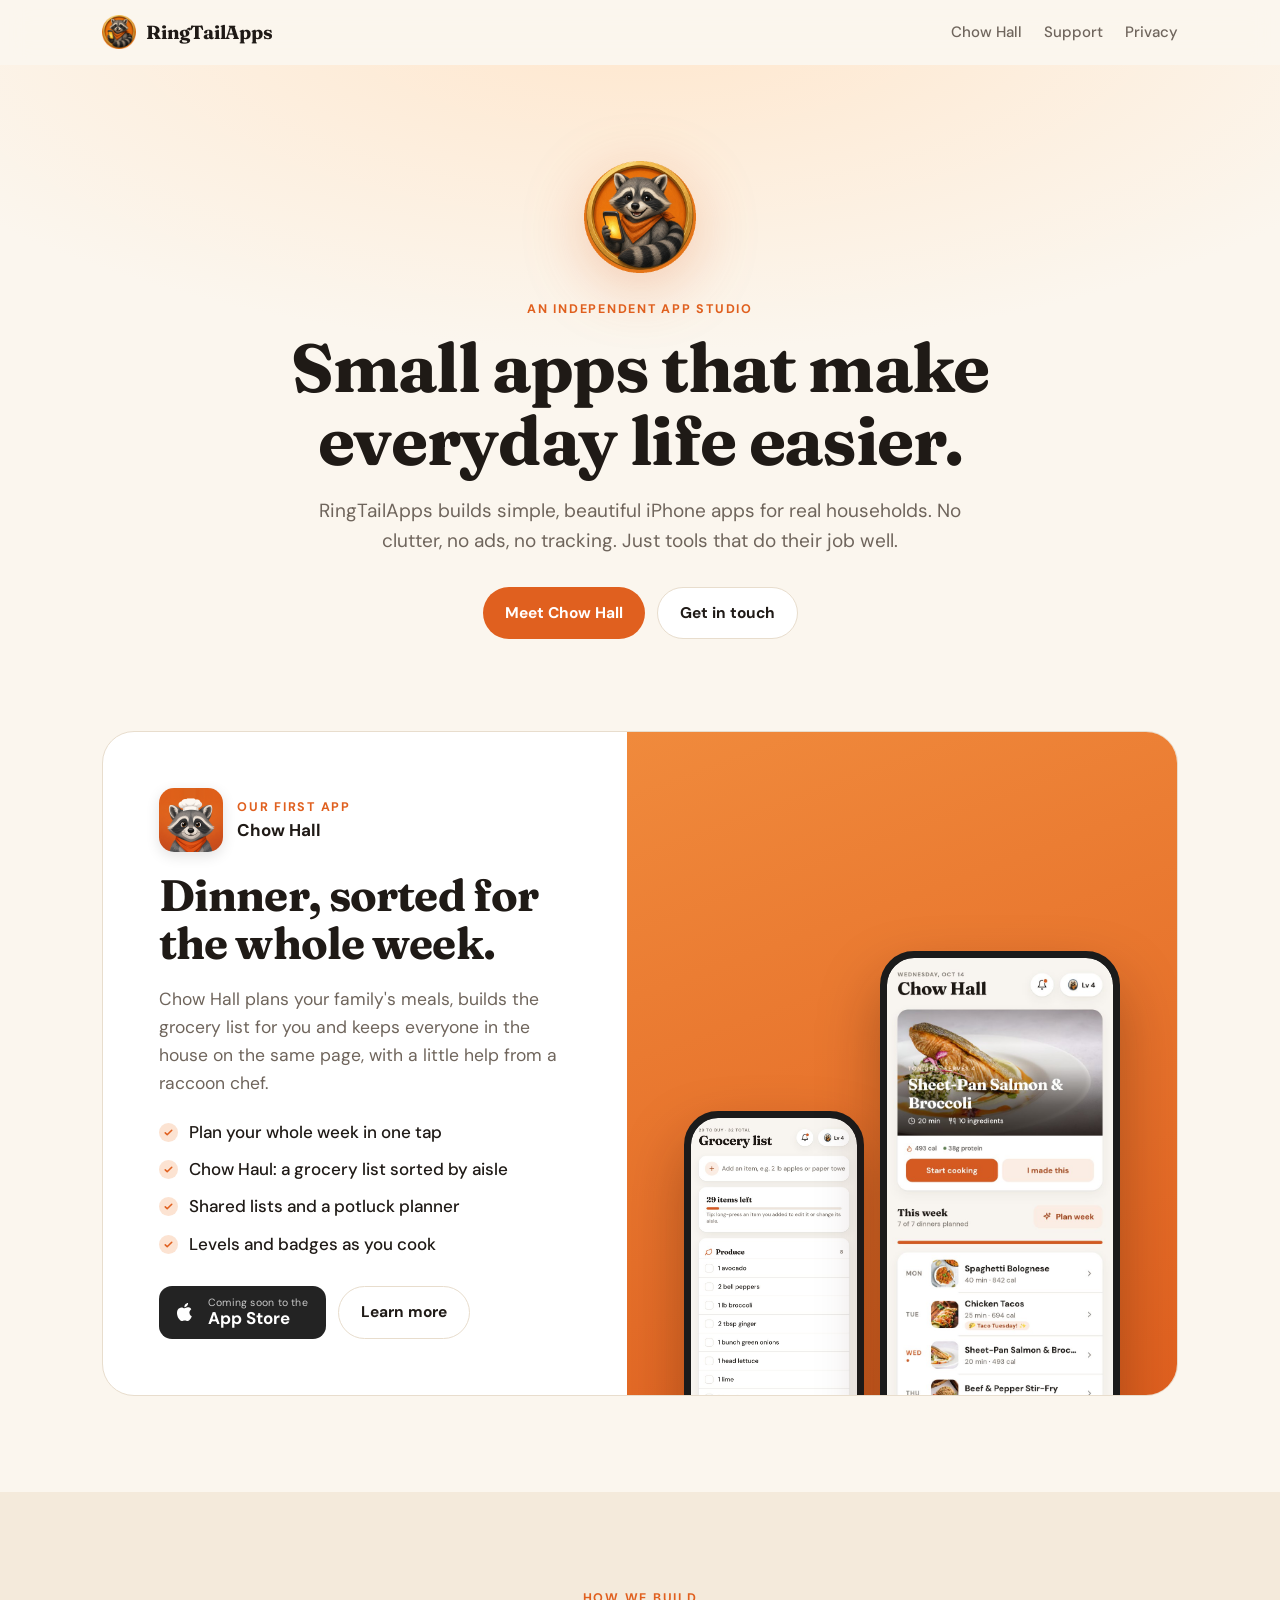
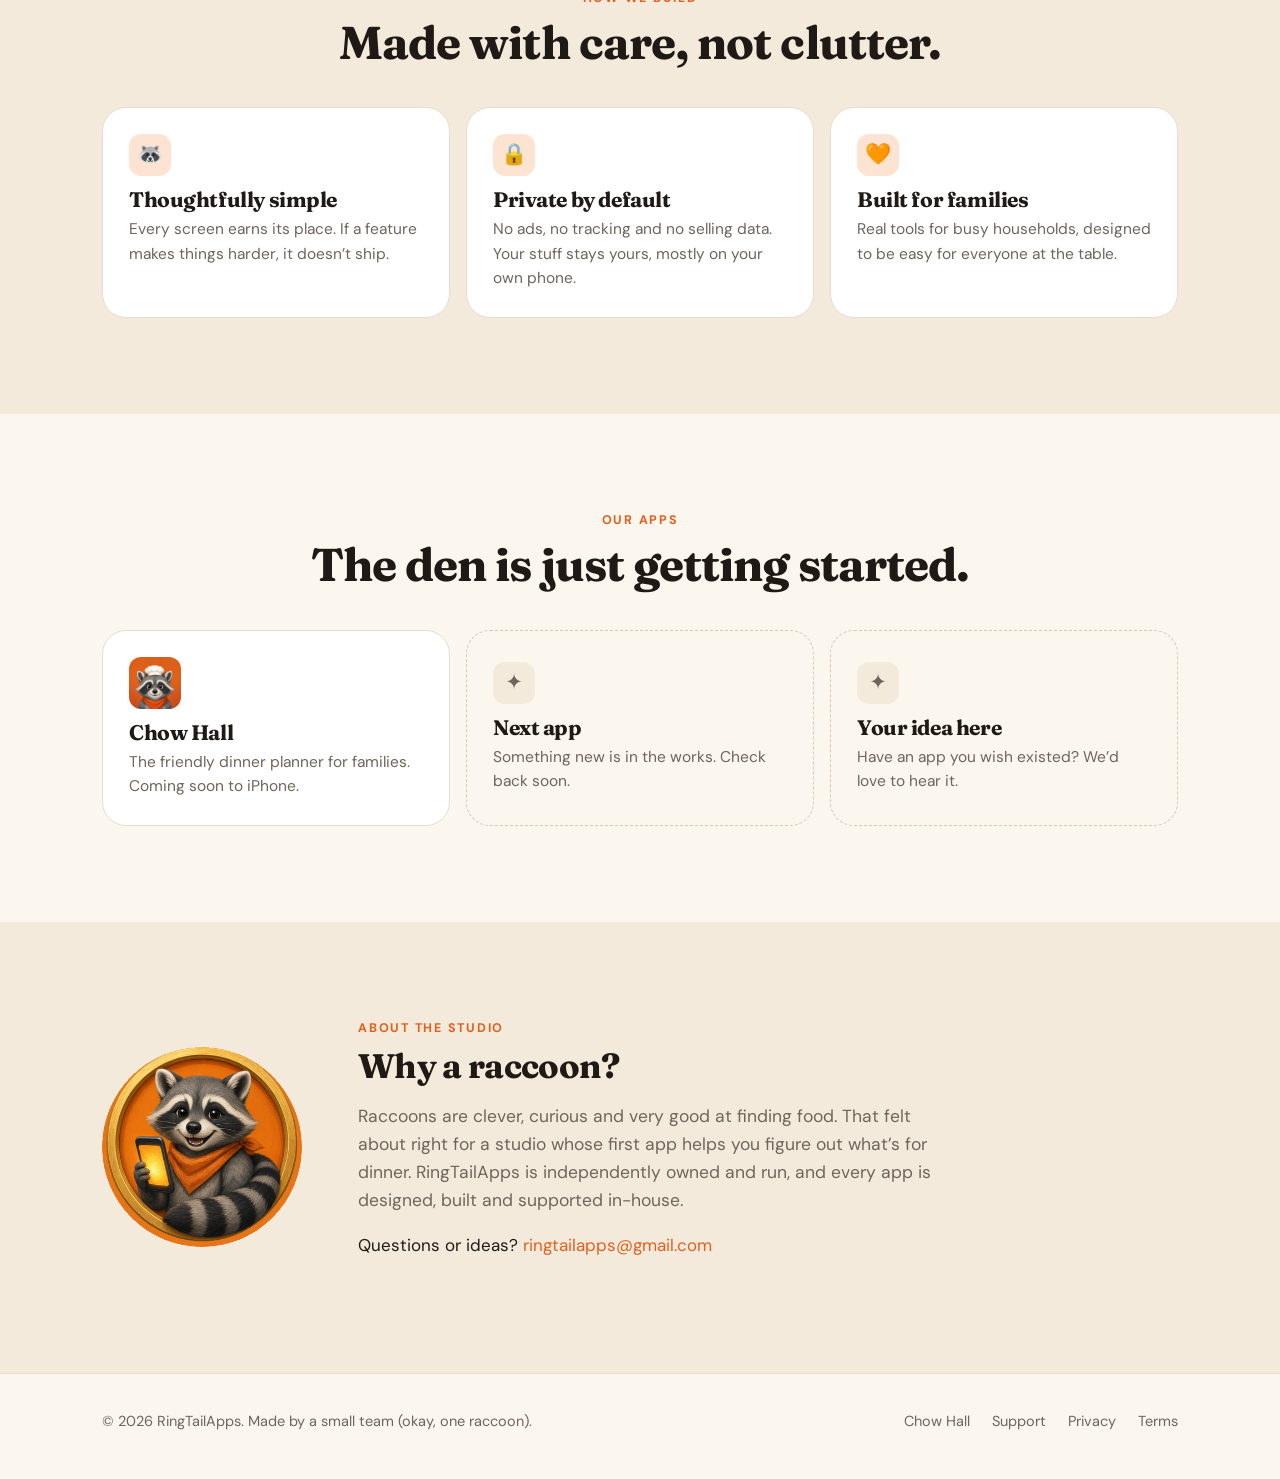
==== index.html @ cba9d283 "RingTailApps site" ====
<!doctype html><html lang="en"><head><meta charset="utf-8"><meta name="viewport" content="width=device-width,initial-scale=1">
<title>RingTailApps · Small apps, made with care</title><meta name="description" content="RingTailApps is a small indie studio making thoughtful iPhone apps, starting with Chow Hall, the friendly dinner planner."><meta property="og:title" content="RingTailApps · Small apps, made with care"><meta property="og:description" content="RingTailApps is a small indie studio making thoughtful iPhone apps, starting with Chow Hall, the friendly dinner planner."><meta property="og:image" content="https://ringtailapps.com/assets/ringtail-logo.png"><meta name="theme-color" content="#FBF6EE">
<link rel="icon" href="/assets/favicon.png"><link rel="apple-touch-icon" href="/assets/apple-touch-icon.png"><link rel="stylesheet" href="/assets/site.css"></head><body>
<header class="nav"><div class="wrap"><a class="brand" href="/"><img src="/assets/ringtail-logo.png" alt="">RingTailApps</a>
<nav class="links"><a href="/chowhall/">Chow Hall</a><a href="/support/">Support</a><a class="hide-sm" href="/privacy/">Privacy</a></nav></div></header>
<main>
<section class="hero"><div class="wrap"><img class="logo" src="/assets/ringtail-logo.png" alt="RingTailApps raccoon">
<div class="eyebrow">An independent app studio</div><h1>Small apps that make everyday life easier.</h1>
<p class="lead">RingTailApps builds simple, beautiful iPhone apps for real households. No clutter, no ads, no tracking. Just tools that do their job well.</p>
<div class="btns"><a class="btn" href="/chowhall/">Meet Chow Hall</a><a class="btn ghost" href="/support/">Get in touch</a></div></div></section>
<section style="padding-top:20px"><div class="wrap"><div class="feature">
<div class="copy"><div class="appid"><img src="/assets/chowhall-icon.png" alt="Chow Hall icon"><div><div class="eyebrow">Our first app</div><b>Chow Hall</b></div></div>
<h2>Dinner, sorted for the whole week.</h2><p class="lead" style="font-size:17.5px">Chow Hall plans your family's meals, builds the grocery list for you and keeps everyone in the house on the same page, with a little help from a raccoon chef.</p>
<ul class="ticks"><li>Plan your whole week in one tap</li><li>Chow Haul: a grocery list sorted by aisle</li><li>Shared lists and a potluck planner</li><li>Levels and badges as you cook</li></ul>
<div class="btns" style="justify-content:flex-start;margin-top:0"><span class="store soon" aria-label="App Store, coming soon"><svg viewBox="0 0 24 24"><path d="M16.37 12.6c-.02-2.3 1.88-3.4 1.96-3.46-1.07-1.56-2.73-1.78-3.32-1.8-1.41-.14-2.76.83-3.47.83-.72 0-1.82-.81-3-.79-1.54.02-2.96.9-3.76 2.28-1.6 2.78-.41 6.9 1.15 9.16.76 1.1 1.67 2.35 2.86 2.3 1.15-.05 1.58-.74 2.97-.74 1.38 0 1.78.74 2.99.72 1.24-.02 2.02-1.12 2.78-2.23.87-1.28 1.23-2.52 1.25-2.58-.03-.01-2.39-.92-2.41-3.69zM14.1 5.86c.63-.77 1.06-1.83.94-2.89-.91.04-2.02.61-2.67 1.37-.58.67-1.1 1.76-.96 2.8 1.02.08 2.06-.52 2.69-1.28z"/></svg><span><small>Coming soon to the</small><b>App Store</b></span></span><a class="btn ghost" href="/chowhall/">Learn more</a></div></div>
<div class="art"><div class="phone sm"><img src="/assets/shots/list.jpg" alt="Grocery list" loading="lazy"></div><div class="phone "><img src="/assets/shots/week.jpg" alt="Chow Hall week plan" loading="lazy"></div></div></div></div></section>
<section class="alt"><div class="wrap"><div class="head"><div class="eyebrow">How we build</div><h2>Made with care, not clutter.</h2></div>
<div class="grid c3"><div class="card "><div class="ic">🦝</div><h3>Thoughtfully simple</h3><p>Every screen earns its place. If a feature makes things harder, it doesn’t ship.</p></div><div class="card "><div class="ic">🔒</div><h3>Private by default</h3><p>No ads, no tracking and no selling data. Your stuff stays yours, mostly on your own phone.</p></div><div class="card "><div class="ic">🧡</div><h3>Built for families</h3><p>Real tools for busy households, designed to be easy for everyone at the table.</p></div></div></div></section>
<section><div class="wrap"><div class="head"><div class="eyebrow">Our apps</div><h2>The den is just getting started.</h2></div>
<div class="grid c3"><a class="card" href="/chowhall/" style="color:inherit;text-decoration:none"><img src="/assets/chowhall-icon.png" alt="" style="width:52px;border-radius:12px"><h3>Chow Hall</h3><p>The friendly dinner planner for families. Coming soon to iPhone.</p></a>
<div class="card future"><div class="ic">✦</div><h3>Next app</h3><p>Something new is in the works. Check back soon.</p></div><div class="card future"><div class="ic">✦</div><h3>Your idea here</h3><p>Have an app you wish existed? We’d love to hear it.</p></div></div></div></section>
<section class="alt"><div class="wrap about"><img src="/assets/ringtail-logo.png" alt="">
<div><div class="eyebrow">About the studio</div><h2>Why a raccoon?</h2><p class="lead" style="font-size:17.5px">Raccoons are clever, curious and very good at finding food. That felt about right for a studio whose first app helps you figure out what’s for dinner. RingTailApps is independently owned and run, and every app is designed, built and supported in-house.</p>
<p style="margin-top:18px">Questions or ideas? <a href="mailto:ringtailapps@gmail.com">ringtailapps@gmail.com</a></p></div></div></section></main>
<footer><div class="wrap"><span>© 2026 RingTailApps. Made by a small team (okay, one raccoon).</span><nav><a href="/chowhall/">Chow Hall</a><a href="/support/">Support</a><a href="/privacy/">Privacy</a><a href="/terms/">Terms</a></nav></div></footer>
</body></html>
---- assets/site.css ----
@font-face{font-family:Fraunces;src:url(fonts/Fraunces_600SemiBold.ttf);font-weight:600;font-display:swap}
@font-face{font-family:Fraunces;src:url(fonts/Fraunces_700Bold.ttf);font-weight:700;font-display:swap}
@font-face{font-family:"DM Sans";src:url(fonts/DMSans_400Regular.ttf);font-weight:400;font-display:swap}
@font-face{font-family:"DM Sans";src:url(fonts/DMSans_500Medium.ttf);font-weight:500;font-display:swap}
@font-face{font-family:"DM Sans";src:url(fonts/DMSans_700Bold.ttf);font-weight:700;font-display:swap}
:root{--cream:#FBF6EE;--cream2:#F4EADB;--ink:#1F1A16;--mute:#6F655C;--line:#E8DDCD;--orange:#E0601F;--orange2:#F08A3C;--card:#fff}
*{box-sizing:border-box}html{-webkit-text-size-adjust:100%}
body{margin:0;background:var(--cream);color:var(--ink);font:400 17px/1.6 "DM Sans",system-ui,sans-serif;-webkit-font-smoothing:antialiased}
a{color:var(--orange);text-decoration:none}a:hover{text-decoration:underline}
img{max-width:100%;display:block}
h1,h2,h3{font-family:Fraunces,Georgia,serif;font-weight:700;letter-spacing:-.02em;line-height:1.08;margin:0}
.wrap{max-width:1120px;margin:0 auto;padding:0 22px}
.nav{position:sticky;top:0;z-index:10;background:rgba(251,246,238,.86);backdrop-filter:saturate(1.4) blur(14px);-webkit-backdrop-filter:saturate(1.4) blur(14px);border-bottom:1px solid transparent}
.nav .wrap{display:flex;align-items:center;justify-content:space-between;height:64px}
.brand{display:flex;align-items:center;gap:10px;color:var(--ink);font:700 19px Fraunces,serif;letter-spacing:-.01em}
.brand:hover{text-decoration:none}.brand img{width:34px;height:34px}
.links{display:flex;gap:22px;font-size:15px;font-weight:500}.links a{color:var(--mute)}.links a:hover{color:var(--ink);text-decoration:none}
.links .hide-sm{display:none}@media(min-width:640px){.links .hide-sm{display:inline}}
.eyebrow{font-size:12.5px;font-weight:700;letter-spacing:.14em;text-transform:uppercase;color:var(--orange)}
.lead{font-size:19px;color:var(--mute);max-width:34em}
.hero{padding:56px 0 40px;text-align:center;background:radial-gradient(1200px 500px at 50% -10%,#FFE6CC 0,rgba(255,230,204,0) 70%)}
.hero .logo{width:112px;height:112px;margin:0 auto 26px;filter:drop-shadow(0 14px 30px rgba(224,96,31,.28))}
.hero h1{font-size:44px;margin:12px auto 18px;max-width:13em}.hero .lead{margin:0 auto}
@media(min-width:900px){.hero{padding:96px 0 72px}.hero h1{font-size:68px}}
.btns{display:flex;gap:12px;justify-content:center;flex-wrap:wrap;margin-top:30px}
.btn{display:inline-flex;align-items:center;gap:8px;padding:13px 22px;border-radius:999px;font-weight:700;font-size:15.5px;background:var(--orange);color:#fff}
.btn:hover{text-decoration:none;background:#cc5418}.btn.ghost{background:#fff;color:var(--ink);border:1px solid var(--line)}
.store{display:inline-flex;align-items:center;gap:11px;background:#111;color:#fff;border-radius:13px;padding:9px 18px 9px 14px;line-height:1.1;text-align:left}
.store svg{width:24px;height:24px;fill:#fff}.store small{display:block;font-size:10.5px;opacity:.75;letter-spacing:.02em}.store b{font-size:17px;font-weight:600}
.store.soon{opacity:.92;cursor:default}.store:hover{text-decoration:none}
section{padding:64px 0}@media(min-width:900px){section{padding:96px 0}}
.feature{background:var(--card);border:1px solid var(--line);border-radius:32px;overflow:hidden;display:grid;gap:0}
.feature .copy{padding:34px 26px}
.feature .appid{display:flex;align-items:center;gap:14px;margin-bottom:20px}.feature .appid img{width:64px;height:64px;border-radius:15px;box-shadow:0 4px 14px rgba(0,0,0,.12)}
.feature h2{font-size:34px;margin-bottom:14px}.feature .art{background:linear-gradient(160deg,var(--orange2),var(--orange));padding:36px 20px 0;display:flex;justify-content:center;gap:16px;align-items:flex-end;overflow:hidden}
.phone{width:210px;border-radius:34px;border:7px solid #1b1b1b;background:#1b1b1b;box-shadow:0 30px 60px rgba(60,20,0,.35);overflow:hidden;flex:none}
.phone img{border-radius:27px}
.feature .art .phone{margin-bottom:-60px}.feature .art .phone.sm{display:none;width:180px;margin-bottom:-90px}
@media(min-width:900px){.feature{grid-template-columns:1fr 1.05fr}.feature .copy{padding:56px}.feature h2{font-size:44px}.feature .art{padding:56px 30px 0}.feature .art .phone{width:240px}.feature .art .phone.sm{display:block}}
ul.ticks{list-style:none;padding:0;margin:22px 0 28px;display:grid;gap:10px}
ul.ticks li{padding-left:30px;position:relative;font-weight:500}
ul.ticks li:before{content:"";position:absolute;left:0;top:4px;width:19px;height:19px;border-radius:50%;background:#FCE3D2 url("data:image/svg+xml,%3Csvg xmlns='http://www.w3.org/2000/svg' viewBox='0 0 20 20'%3E%3Cpath d='M5 10.5l3 3 7-7' stroke='%23E0601F' stroke-width='2.4' fill='none' stroke-linecap='round' stroke-linejoin='round'/%3E%3C/svg%3E") center/13px no-repeat}
.head{text-align:center;margin-bottom:40px}.head h2{font-size:34px;margin-top:10px}@media(min-width:900px){.head h2{font-size:46px}}.head .lead{margin:14px auto 0}
.grid{display:grid;gap:16px}@media(min-width:700px){.grid.c3{grid-template-columns:repeat(3,1fr)}.grid.c2{grid-template-columns:repeat(2,1fr)}}
.card{background:var(--card);border:1px solid var(--line);border-radius:24px;padding:26px}
.card h3{font-size:21px;margin:12px 0 6px}.card p{margin:0;color:var(--mute);font-size:15.5px}
.ic{width:42px;height:42px;border-radius:12px;background:#FCE3D2;display:grid;place-items:center;font-size:21px}
.future{border:1.5px dashed #D9C7AF;background:transparent;display:flex;flex-direction:column;justify-content:center;min-height:170px}
.future .ic{background:var(--cream2);color:var(--mute)}
.alt{background:var(--cream2)}
.about{display:grid;gap:28px;align-items:center}@media(min-width:900px){.about{grid-template-columns:auto 1fr;gap:56px}}
.about img{width:200px;border-radius:50%;margin:0 auto}.about h2{font-size:34px;margin:10px 0 14px}
footer{border-top:1px solid var(--line);padding:36px 0 46px;font-size:14.5px;color:var(--mute)}
footer .wrap{display:flex;flex-wrap:wrap;gap:16px 28px;justify-content:space-between;align-items:center}
footer nav{display:flex;gap:22px;flex-wrap:wrap}footer a{color:var(--mute)}
/* app page */
.apphero{text-align:center;padding:48px 0 0;background:linear-gradient(180deg,var(--cream) 0,#FDE7D3 100%);overflow:hidden}
.apphero .icon{width:96px;height:96px;border-radius:22px;margin:0 auto 20px;box-shadow:0 12px 30px rgba(224,96,31,.3)}
.apphero h1{font-size:46px}.apphero .lead{margin:14px auto 0}@media(min-width:900px){.apphero{padding-top:84px}.apphero h1{font-size:64px}}
.apphero .phones{display:flex;justify-content:center;gap:18px;margin-top:46px}.apphero .phones .phone{margin-bottom:-70px}
.apphero .phones .phone.side{display:none}@media(min-width:760px){.apphero .phones .phone.side{display:block;width:200px;margin-top:50px}.apphero .phones .phone{width:240px}}
.row{display:grid;gap:30px;align-items:center;padding:30px 0}
.row .phone{margin:0 auto;width:230px}.row h2{font-size:32px;margin:10px 0 12px}.row p{color:var(--mute);margin:0}
@media(min-width:860px){.row{grid-template-columns:1fr 1fr;gap:70px;padding:44px 0}.row.flip .txt{order:2}.row h2{font-size:42px}.row .phone{width:270px}}
.mascot{display:flex;gap:22px;align-items:center;background:#fff;border:1px solid var(--line);border-radius:28px;padding:24px}
.mascot img{width:96px;height:96px;border-radius:24px;flex:none}
.cta{text-align:center;background:var(--ink);color:#fff;border-radius:32px;padding:54px 24px}.cta h2{font-size:36px}.cta p{color:#CFC4B8}
/* docs */
.doc{max-width:720px;margin:0 auto;padding:48px 22px 80px}.doc h1{font-size:42px;margin:10px 0 8px}.doc .meta{color:var(--mute);font-size:15px;margin-bottom:30px}
.doc h2{font-size:23px;margin:36px 0 10px}.doc p,.doc li{color:#3b332c}.doc ul{padding-left:20px}.doc li{margin:6px 0}
.doc .box{background:#fff;border:1px solid var(--line);border-radius:20px;padding:20px 22px;margin:22px 0}
details{background:#fff;border:1px solid var(--line);border-radius:18px;padding:0 20px;margin:10px 0}
summary{cursor:pointer;list-style:none;font-weight:700;padding:17px 26px 17px 0;position:relative}summary::-webkit-details-marker{display:none}
summary:after{content:"+";position:absolute;right:0;top:12px;font-size:24px;color:var(--orange);font-weight:400}details[open] summary:after{content:"–"}
details p{margin:0 0 18px;color:var(--mute)}
.contact{display:flex;flex-direction:column;align-items:center;text-align:center;gap:6px;background:#fff;border:1px solid var(--line);border-radius:26px;padding:32px 22px;margin:26px 0 40px}
.contact img{width:84px;height:84px;border-radius:50%;margin-bottom:8px}.contact .btn{margin-top:14px}
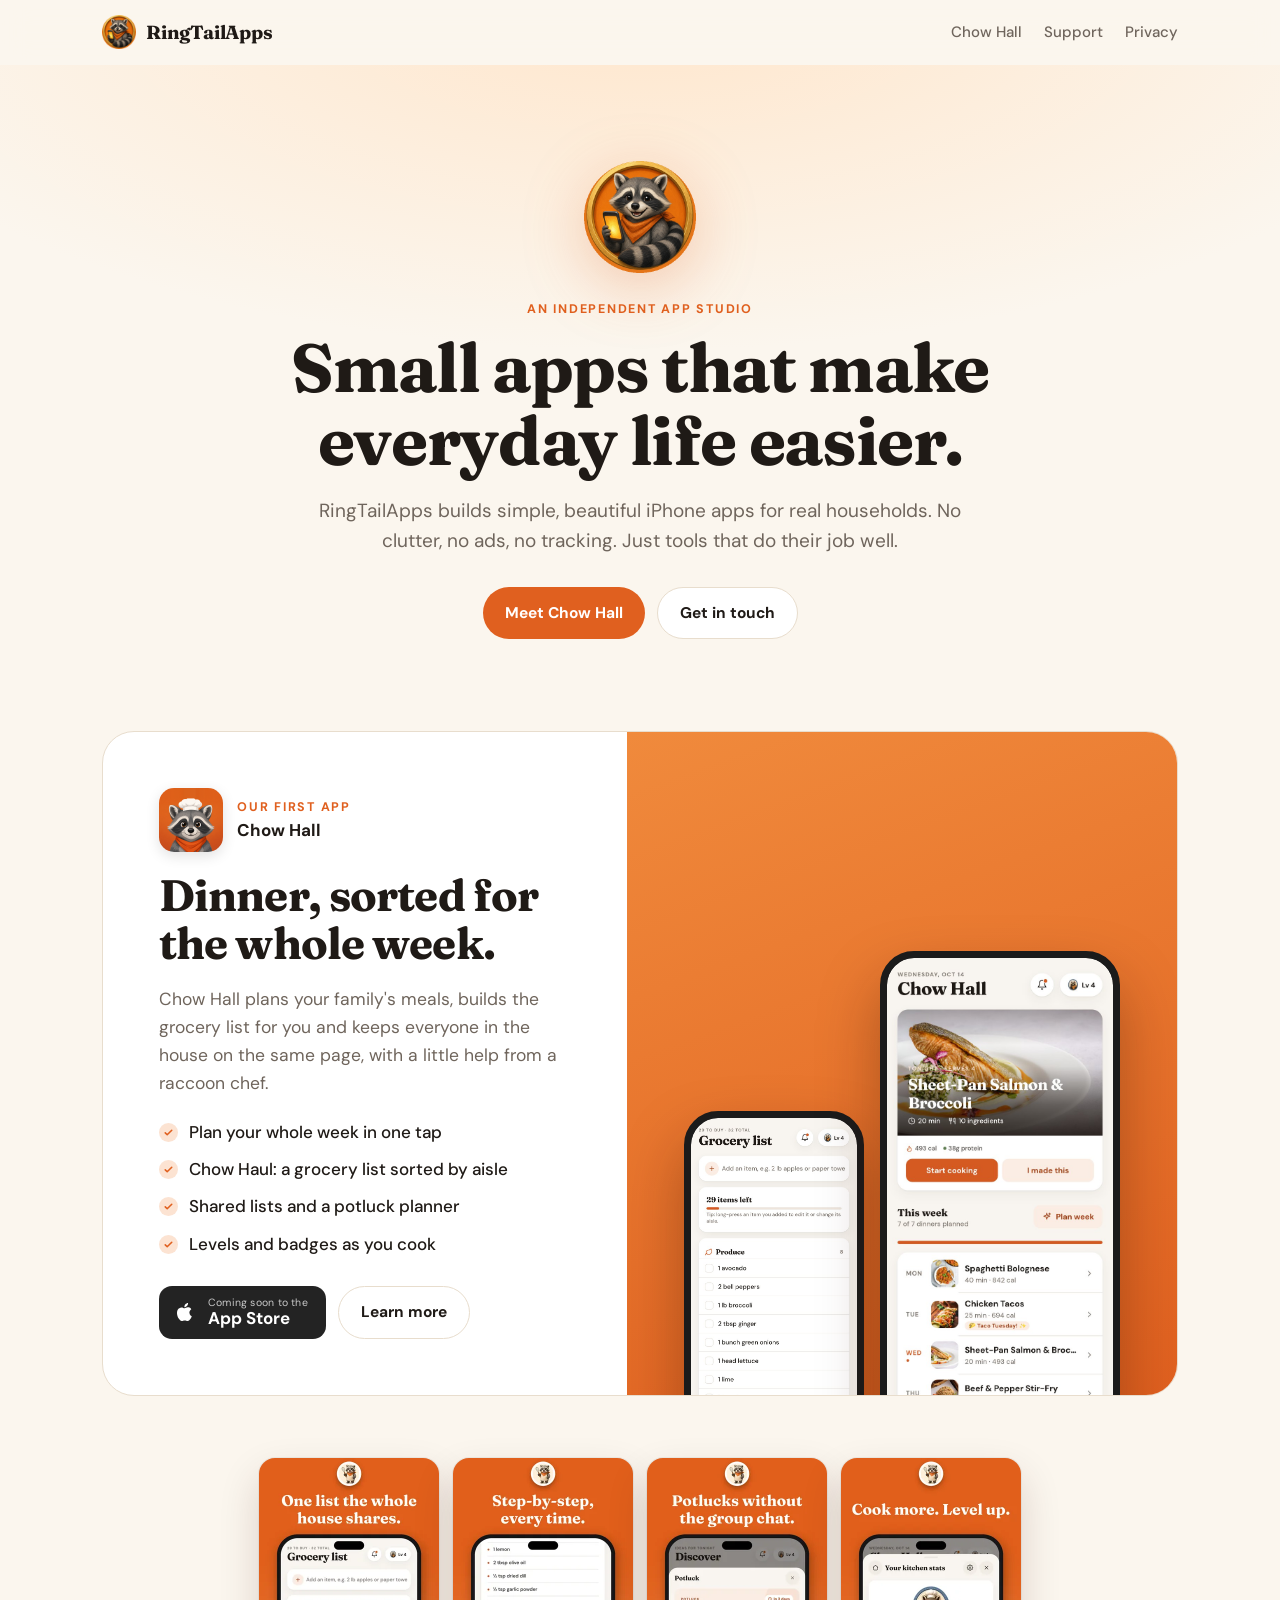
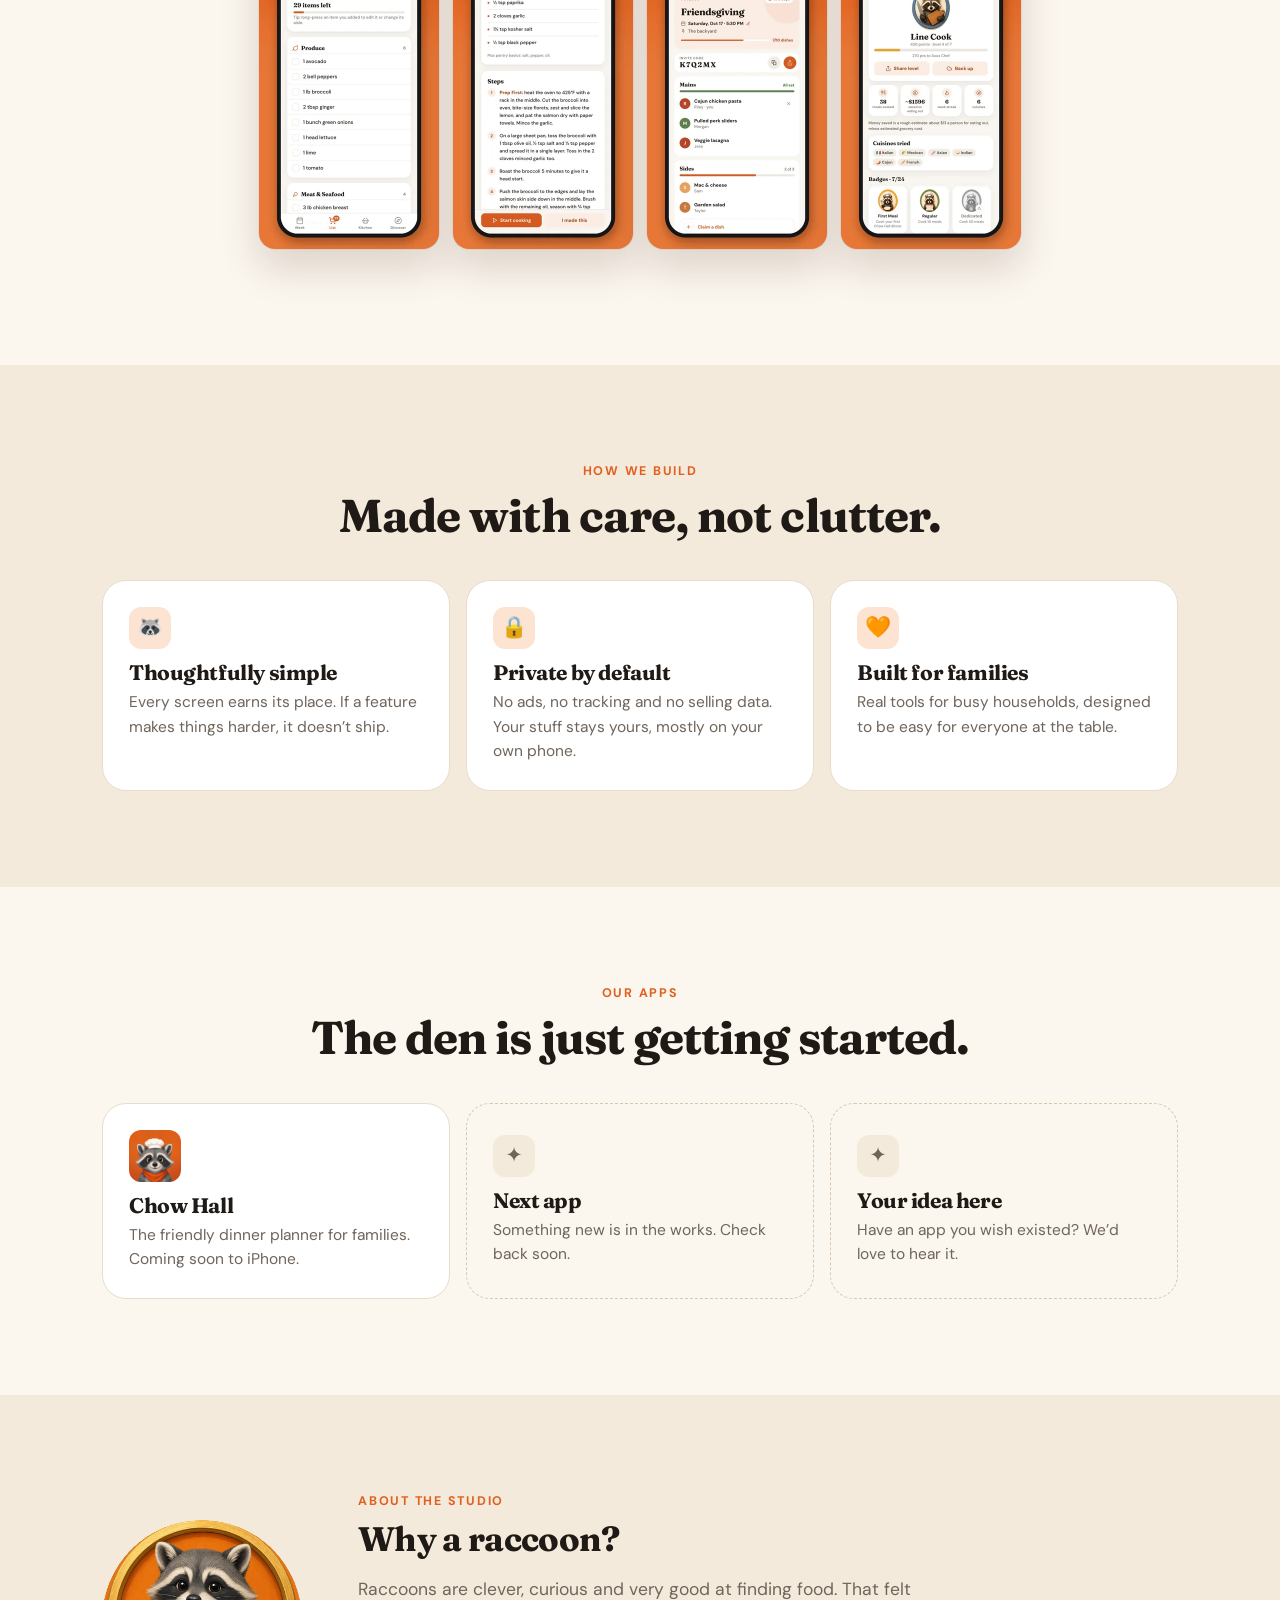
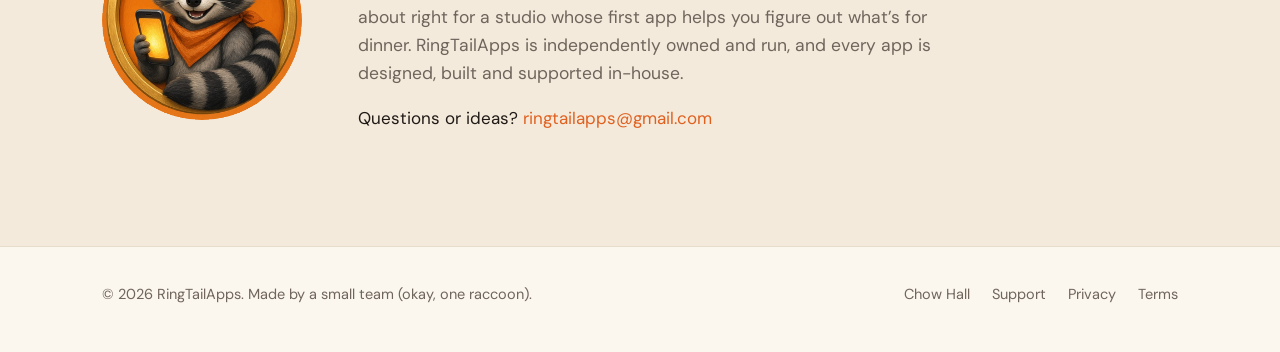
==== commit 5fc02b34: "Add App Store screenshot gallery, sitemap, robots" ====
--- a/index.html
+++ b/index.html
@@ -13,7 +13,8 @@
 <h2>Dinner, sorted for the whole week.</h2><p class="lead" style="font-size:17.5px">Chow Hall plans your family's meals, builds the grocery list for you and keeps everyone in the house on the same page, with a little help from a raccoon chef.</p>
 <ul class="ticks"><li>Plan your whole week in one tap</li><li>Chow Haul: a grocery list sorted by aisle</li><li>Shared lists and a potluck planner</li><li>Levels and badges as you cook</li></ul>
 <div class="btns" style="justify-content:flex-start;margin-top:0"><span class="store soon" aria-label="App Store, coming soon"><svg viewBox="0 0 24 24"><path d="M16.37 12.6c-.02-2.3 1.88-3.4 1.96-3.46-1.07-1.56-2.73-1.78-3.32-1.8-1.41-.14-2.76.83-3.47.83-.72 0-1.82-.81-3-.79-1.54.02-2.96.9-3.76 2.28-1.6 2.78-.41 6.9 1.15 9.16.76 1.1 1.67 2.35 2.86 2.3 1.15-.05 1.58-.74 2.97-.74 1.38 0 1.78.74 2.99.72 1.24-.02 2.02-1.12 2.78-2.23.87-1.28 1.23-2.52 1.25-2.58-.03-.01-2.39-.92-2.41-3.69zM14.1 5.86c.63-.77 1.06-1.83.94-2.89-.91.04-2.02.61-2.67 1.37-.58.67-1.1 1.76-.96 2.8 1.02.08 2.06-.52 2.69-1.28z"/></svg><span><small>Coming soon to the</small><b>App Store</b></span></span><a class="btn ghost" href="/chowhall/">Learn more</a></div></div>
-<div class="art"><div class="phone sm"><img src="/assets/shots/list.jpg" alt="Grocery list" loading="lazy"></div><div class="phone "><img src="/assets/shots/week.jpg" alt="Chow Hall week plan" loading="lazy"></div></div></div></div></section>
+<div class="art"><div class="phone sm"><img src="/assets/shots/list.jpg" alt="Grocery list" loading="lazy"></div><div class="phone "><img src="/assets/shots/week.jpg" alt="Chow Hall week plan" loading="lazy"></div></div></div>
+<div class="strip-wrap"><div class="gallery strip" tabindex="0" aria-label="Chow Hall screenshots"><figure class="shot"><img src="/assets/gallery/02-shared-grocery-list-360.webp" srcset="/assets/gallery/02-shared-grocery-list-360.webp 360w, /assets/gallery/02-shared-grocery-list-720.webp 720w" sizes="(max-width:600px) 62vw, 240px" width="360" height="782" alt="Chow Hall: Shared grocery list" loading="lazy" decoding="async"></figure><figure class="shot"><img src="/assets/gallery/03-recipe-detail-360.webp" srcset="/assets/gallery/03-recipe-detail-360.webp 360w, /assets/gallery/03-recipe-detail-720.webp 720w" sizes="(max-width:600px) 62vw, 240px" width="360" height="782" alt="Chow Hall: Recipe detail" loading="lazy" decoding="async"></figure><figure class="shot"><img src="/assets/gallery/04-potluck-planner-360.webp" srcset="/assets/gallery/04-potluck-planner-360.webp 360w, /assets/gallery/04-potluck-planner-720.webp 720w" sizes="(max-width:600px) 62vw, 240px" width="360" height="782" alt="Chow Hall: Potluck planner" loading="lazy" decoding="async"></figure><figure class="shot"><img src="/assets/gallery/05-levels-badges-360.webp" srcset="/assets/gallery/05-levels-badges-360.webp 360w, /assets/gallery/05-levels-badges-720.webp 720w" sizes="(max-width:600px) 62vw, 240px" width="360" height="782" alt="Chow Hall: Levels and badges" loading="lazy" decoding="async"></figure></div></div></div></section>
 <section class="alt"><div class="wrap"><div class="head"><div class="eyebrow">How we build</div><h2>Made with care, not clutter.</h2></div>
 <div class="grid c3"><div class="card "><div class="ic">🦝</div><h3>Thoughtfully simple</h3><p>Every screen earns its place. If a feature makes things harder, it doesn’t ship.</p></div><div class="card "><div class="ic">🔒</div><h3>Private by default</h3><p>No ads, no tracking and no selling data. Your stuff stays yours, mostly on your own phone.</p></div><div class="card "><div class="ic">🧡</div><h3>Built for families</h3><p>Real tools for busy households, designed to be easy for everyone at the table.</p></div></div></div></section>
 <section><div class="wrap"><div class="head"><div class="eyebrow">Our apps</div><h2>The den is just getting started.</h2></div>
--- a/assets/site.css
+++ b/assets/site.css
@@ -75,3 +75,16 @@
 details p{margin:0 0 18px;color:var(--mute)}
 .contact{display:flex;flex-direction:column;align-items:center;text-align:center;gap:6px;background:#fff;border:1px solid var(--line);border-radius:26px;padding:32px 22px;margin:26px 0 40px}
 .contact img{width:84px;height:84px;border-radius:50%;margin-bottom:8px}.contact .btn{margin-top:14px}
+/* screenshot gallery */
+.galsec{padding-bottom:40px}
+.gallery{display:flex;gap:18px;overflow-x:auto;scroll-snap-type:x mandatory;padding:8px max(22px,calc((100vw - 1120px)/2 + 22px)) 26px;scroll-padding:0 max(22px,calc((100vw - 1120px)/2 + 22px));scrollbar-width:none;-webkit-overflow-scrolling:touch}
+.gallery::-webkit-scrollbar{display:none}
+.gallery .shot{margin:0;flex:none;width:min(62vw,240px);scroll-snap-align:start}
+.gallery .shot img{width:100%;height:auto;border-radius:22px;box-shadow:0 18px 40px rgba(60,20,0,.16),0 0 0 1px rgba(31,26,22,.05);background:var(--cream2)}
+.galhint{text-align:center;color:var(--mute);font-size:14px;margin:0}
+@media(min-width:900px){.galhint{display:none}}
+.strip-wrap{margin-top:56px}
+.gallery.strip{padding:6px 0 20px;scroll-padding:0;gap:14px}
+.gallery.strip .shot{width:min(44vw,180px)}
+.gallery.strip .shot img{border-radius:16px}
+@media(min-width:900px){.gallery.strip{justify-content:center;overflow:visible}}
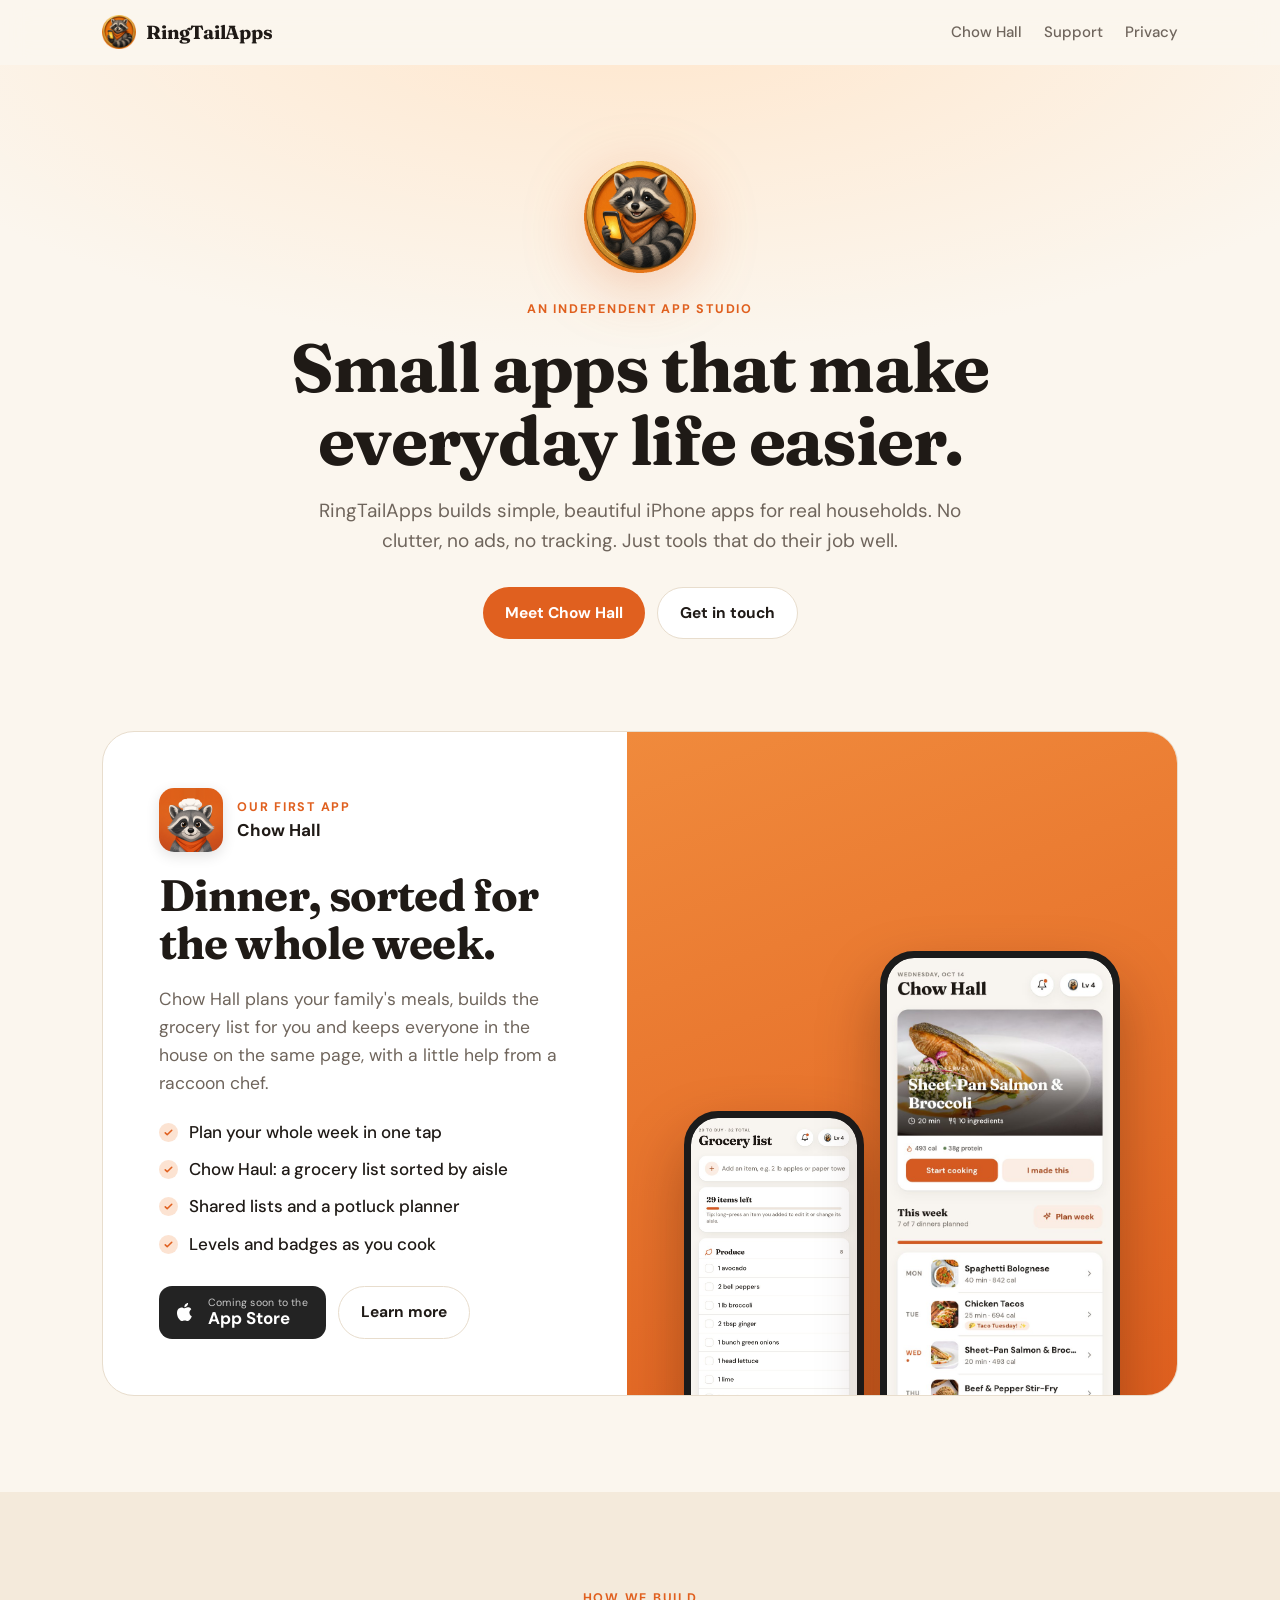
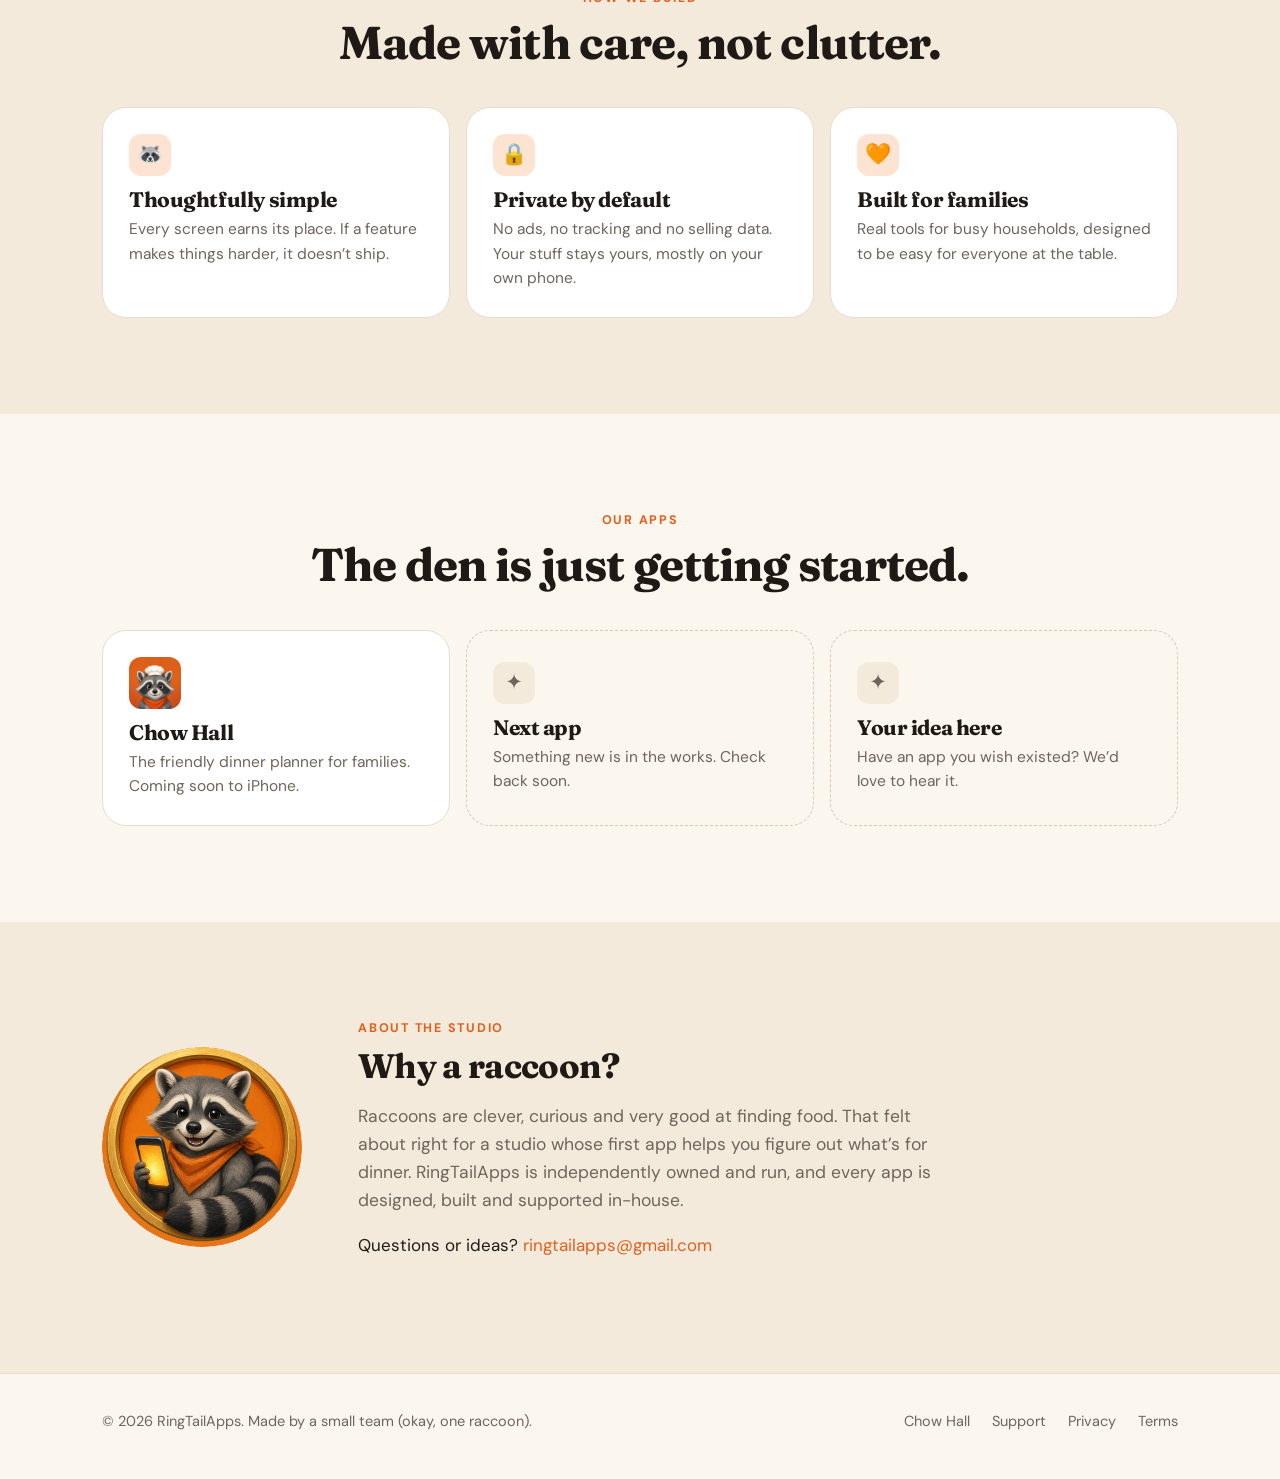
==== commit d2868f29: "Revert "Add App Store screenshot gallery, sitemap, robots" This reverts commit 5fc02b34971c9b410d220" ====
--- a/index.html
+++ b/index.html
@@ -13,8 +13,7 @@
 <h2>Dinner, sorted for the whole week.</h2><p class="lead" style="font-size:17.5px">Chow Hall plans your family's meals, builds the grocery list for you and keeps everyone in the house on the same page, with a little help from a raccoon chef.</p>
 <ul class="ticks"><li>Plan your whole week in one tap</li><li>Chow Haul: a grocery list sorted by aisle</li><li>Shared lists and a potluck planner</li><li>Levels and badges as you cook</li></ul>
 <div class="btns" style="justify-content:flex-start;margin-top:0"><span class="store soon" aria-label="App Store, coming soon"><svg viewBox="0 0 24 24"><path d="M16.37 12.6c-.02-2.3 1.88-3.4 1.96-3.46-1.07-1.56-2.73-1.78-3.32-1.8-1.41-.14-2.76.83-3.47.83-.72 0-1.82-.81-3-.79-1.54.02-2.96.9-3.76 2.28-1.6 2.78-.41 6.9 1.15 9.16.76 1.1 1.67 2.35 2.86 2.3 1.15-.05 1.58-.74 2.97-.74 1.38 0 1.78.74 2.99.72 1.24-.02 2.02-1.12 2.78-2.23.87-1.28 1.23-2.52 1.25-2.58-.03-.01-2.39-.92-2.41-3.69zM14.1 5.86c.63-.77 1.06-1.83.94-2.89-.91.04-2.02.61-2.67 1.37-.58.67-1.1 1.76-.96 2.8 1.02.08 2.06-.52 2.69-1.28z"/></svg><span><small>Coming soon to the</small><b>App Store</b></span></span><a class="btn ghost" href="/chowhall/">Learn more</a></div></div>
-<div class="art"><div class="phone sm"><img src="/assets/shots/list.jpg" alt="Grocery list" loading="lazy"></div><div class="phone "><img src="/assets/shots/week.jpg" alt="Chow Hall week plan" loading="lazy"></div></div></div>
-<div class="strip-wrap"><div class="gallery strip" tabindex="0" aria-label="Chow Hall screenshots"><figure class="shot"><img src="/assets/gallery/02-shared-grocery-list-360.webp" srcset="/assets/gallery/02-shared-grocery-list-360.webp 360w, /assets/gallery/02-shared-grocery-list-720.webp 720w" sizes="(max-width:600px) 62vw, 240px" width="360" height="782" alt="Chow Hall: Shared grocery list" loading="lazy" decoding="async"></figure><figure class="shot"><img src="/assets/gallery/03-recipe-detail-360.webp" srcset="/assets/gallery/03-recipe-detail-360.webp 360w, /assets/gallery/03-recipe-detail-720.webp 720w" sizes="(max-width:600px) 62vw, 240px" width="360" height="782" alt="Chow Hall: Recipe detail" loading="lazy" decoding="async"></figure><figure class="shot"><img src="/assets/gallery/04-potluck-planner-360.webp" srcset="/assets/gallery/04-potluck-planner-360.webp 360w, /assets/gallery/04-potluck-planner-720.webp 720w" sizes="(max-width:600px) 62vw, 240px" width="360" height="782" alt="Chow Hall: Potluck planner" loading="lazy" decoding="async"></figure><figure class="shot"><img src="/assets/gallery/05-levels-badges-360.webp" srcset="/assets/gallery/05-levels-badges-360.webp 360w, /assets/gallery/05-levels-badges-720.webp 720w" sizes="(max-width:600px) 62vw, 240px" width="360" height="782" alt="Chow Hall: Levels and badges" loading="lazy" decoding="async"></figure></div></div></div></section>
+<div class="art"><div class="phone sm"><img src="/assets/shots/list.jpg" alt="Grocery list" loading="lazy"></div><div class="phone "><img src="/assets/shots/week.jpg" alt="Chow Hall week plan" loading="lazy"></div></div></div></div></section>
 <section class="alt"><div class="wrap"><div class="head"><div class="eyebrow">How we build</div><h2>Made with care, not clutter.</h2></div>
 <div class="grid c3"><div class="card "><div class="ic">🦝</div><h3>Thoughtfully simple</h3><p>Every screen earns its place. If a feature makes things harder, it doesn’t ship.</p></div><div class="card "><div class="ic">🔒</div><h3>Private by default</h3><p>No ads, no tracking and no selling data. Your stuff stays yours, mostly on your own phone.</p></div><div class="card "><div class="ic">🧡</div><h3>Built for families</h3><p>Real tools for busy households, designed to be easy for everyone at the table.</p></div></div></div></section>
 <section><div class="wrap"><div class="head"><div class="eyebrow">Our apps</div><h2>The den is just getting started.</h2></div>
--- a/assets/site.css
+++ b/assets/site.css
@@ -75,16 +75,3 @@
 details p{margin:0 0 18px;color:var(--mute)}
 .contact{display:flex;flex-direction:column;align-items:center;text-align:center;gap:6px;background:#fff;border:1px solid var(--line);border-radius:26px;padding:32px 22px;margin:26px 0 40px}
 .contact img{width:84px;height:84px;border-radius:50%;margin-bottom:8px}.contact .btn{margin-top:14px}
-/* screenshot gallery */
-.galsec{padding-bottom:40px}
-.gallery{display:flex;gap:18px;overflow-x:auto;scroll-snap-type:x mandatory;padding:8px max(22px,calc((100vw - 1120px)/2 + 22px)) 26px;scroll-padding:0 max(22px,calc((100vw - 1120px)/2 + 22px));scrollbar-width:none;-webkit-overflow-scrolling:touch}
-.gallery::-webkit-scrollbar{display:none}
-.gallery .shot{margin:0;flex:none;width:min(62vw,240px);scroll-snap-align:start}
-.gallery .shot img{width:100%;height:auto;border-radius:22px;box-shadow:0 18px 40px rgba(60,20,0,.16),0 0 0 1px rgba(31,26,22,.05);background:var(--cream2)}
-.galhint{text-align:center;color:var(--mute);font-size:14px;margin:0}
-@media(min-width:900px){.galhint{display:none}}
-.strip-wrap{margin-top:56px}
-.gallery.strip{padding:6px 0 20px;scroll-padding:0;gap:14px}
-.gallery.strip .shot{width:min(44vw,180px)}
-.gallery.strip .shot img{border-radius:16px}
-@media(min-width:900px){.gallery.strip{justify-content:center;overflow:visible}}
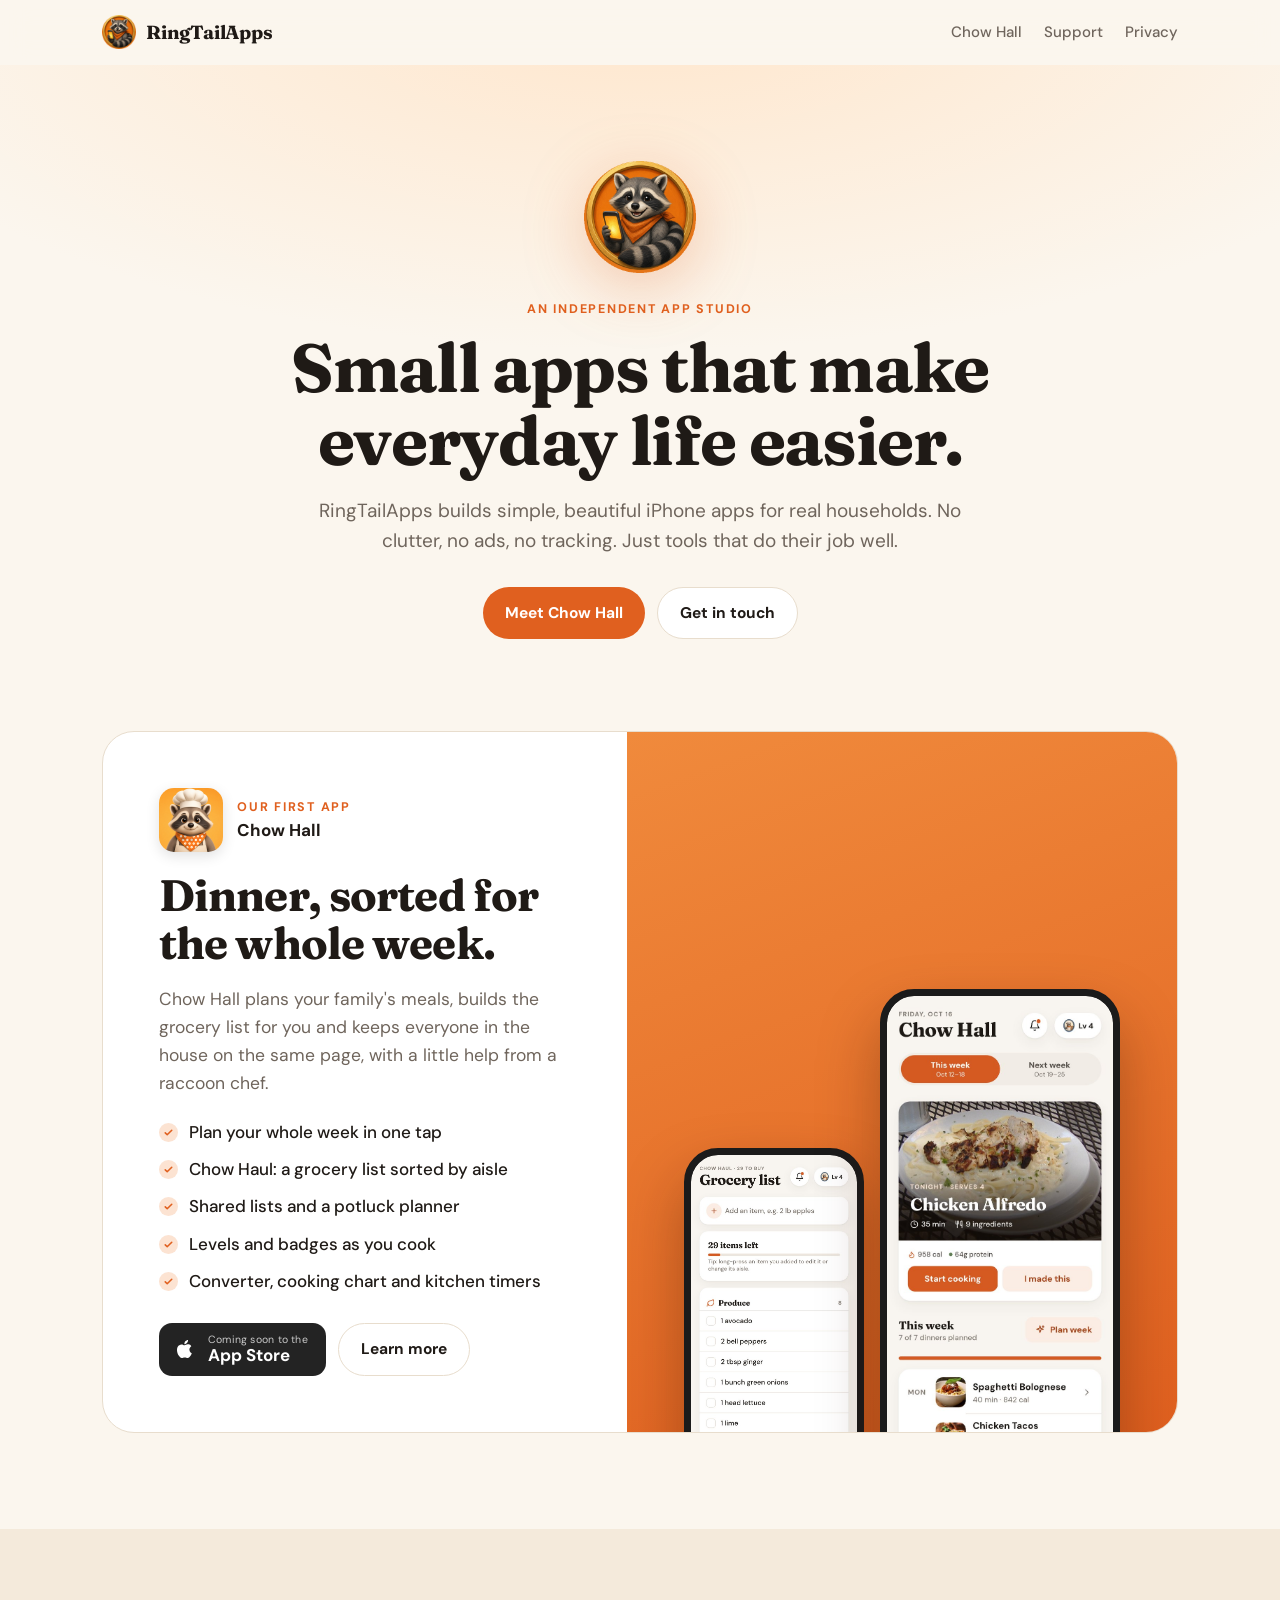
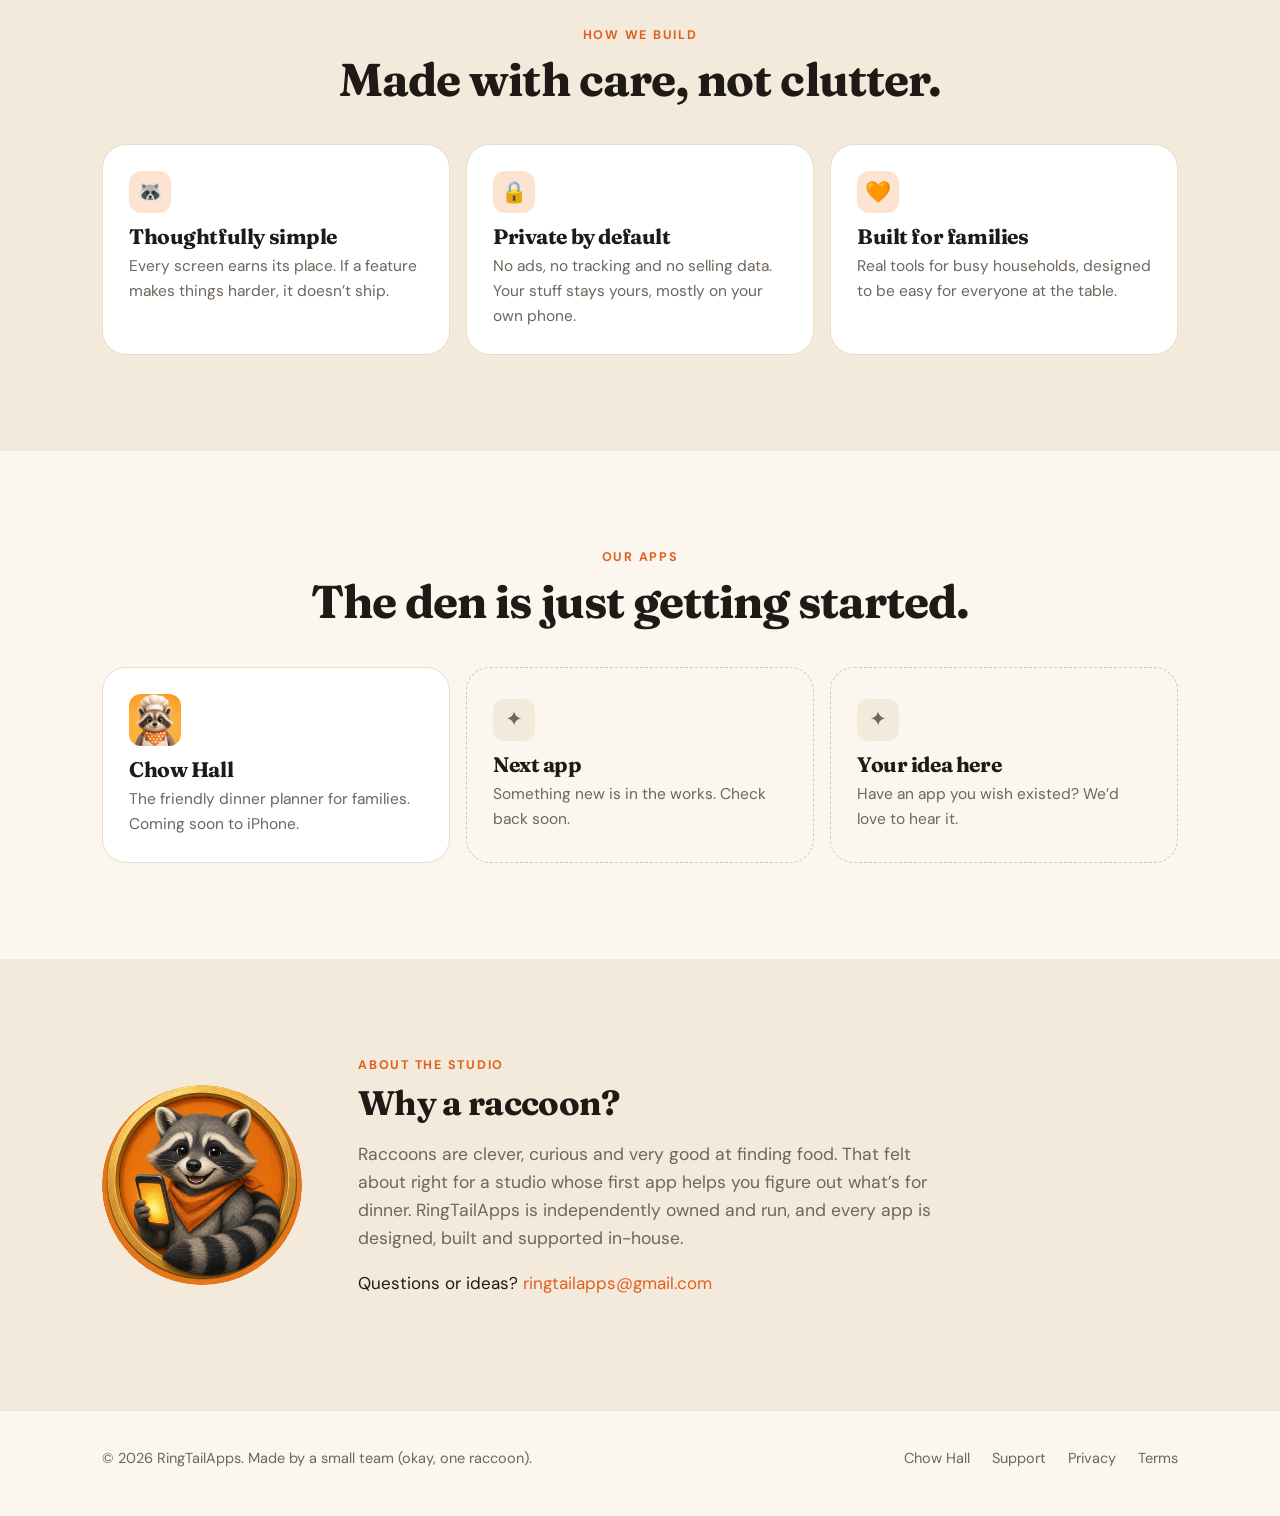
==== commit 17950fe9: "Refresh Chow Hall icon, favicon, og image and app screenshots; add kitchen tools feature" ====
--- a/index.html
+++ b/index.html
@@ -11,7 +11,7 @@
 <section style="padding-top:20px"><div class="wrap"><div class="feature">
 <div class="copy"><div class="appid"><img src="/assets/chowhall-icon.png" alt="Chow Hall icon"><div><div class="eyebrow">Our first app</div><b>Chow Hall</b></div></div>
 <h2>Dinner, sorted for the whole week.</h2><p class="lead" style="font-size:17.5px">Chow Hall plans your family's meals, builds the grocery list for you and keeps everyone in the house on the same page, with a little help from a raccoon chef.</p>
-<ul class="ticks"><li>Plan your whole week in one tap</li><li>Chow Haul: a grocery list sorted by aisle</li><li>Shared lists and a potluck planner</li><li>Levels and badges as you cook</li></ul>
+<ul class="ticks"><li>Plan your whole week in one tap</li><li>Chow Haul: a grocery list sorted by aisle</li><li>Shared lists and a potluck planner</li><li>Levels and badges as you cook</li><li>Converter, cooking chart and kitchen timers</li></ul>
 <div class="btns" style="justify-content:flex-start;margin-top:0"><span class="store soon" aria-label="App Store, coming soon"><svg viewBox="0 0 24 24"><path d="M16.37 12.6c-.02-2.3 1.88-3.4 1.96-3.46-1.07-1.56-2.73-1.78-3.32-1.8-1.41-.14-2.76.83-3.47.83-.72 0-1.82-.81-3-.79-1.54.02-2.96.9-3.76 2.28-1.6 2.78-.41 6.9 1.15 9.16.76 1.1 1.67 2.35 2.86 2.3 1.15-.05 1.58-.74 2.97-.74 1.38 0 1.78.74 2.99.72 1.24-.02 2.02-1.12 2.78-2.23.87-1.28 1.23-2.52 1.25-2.58-.03-.01-2.39-.92-2.41-3.69zM14.1 5.86c.63-.77 1.06-1.83.94-2.89-.91.04-2.02.61-2.67 1.37-.58.67-1.1 1.76-.96 2.8 1.02.08 2.06-.52 2.69-1.28z"/></svg><span><small>Coming soon to the</small><b>App Store</b></span></span><a class="btn ghost" href="/chowhall/">Learn more</a></div></div>
 <div class="art"><div class="phone sm"><img src="/assets/shots/list.jpg" alt="Grocery list" loading="lazy"></div><div class="phone "><img src="/assets/shots/week.jpg" alt="Chow Hall week plan" loading="lazy"></div></div></div></div></section>
 <section class="alt"><div class="wrap"><div class="head"><div class="eyebrow">How we build</div><h2>Made with care, not clutter.</h2></div>
